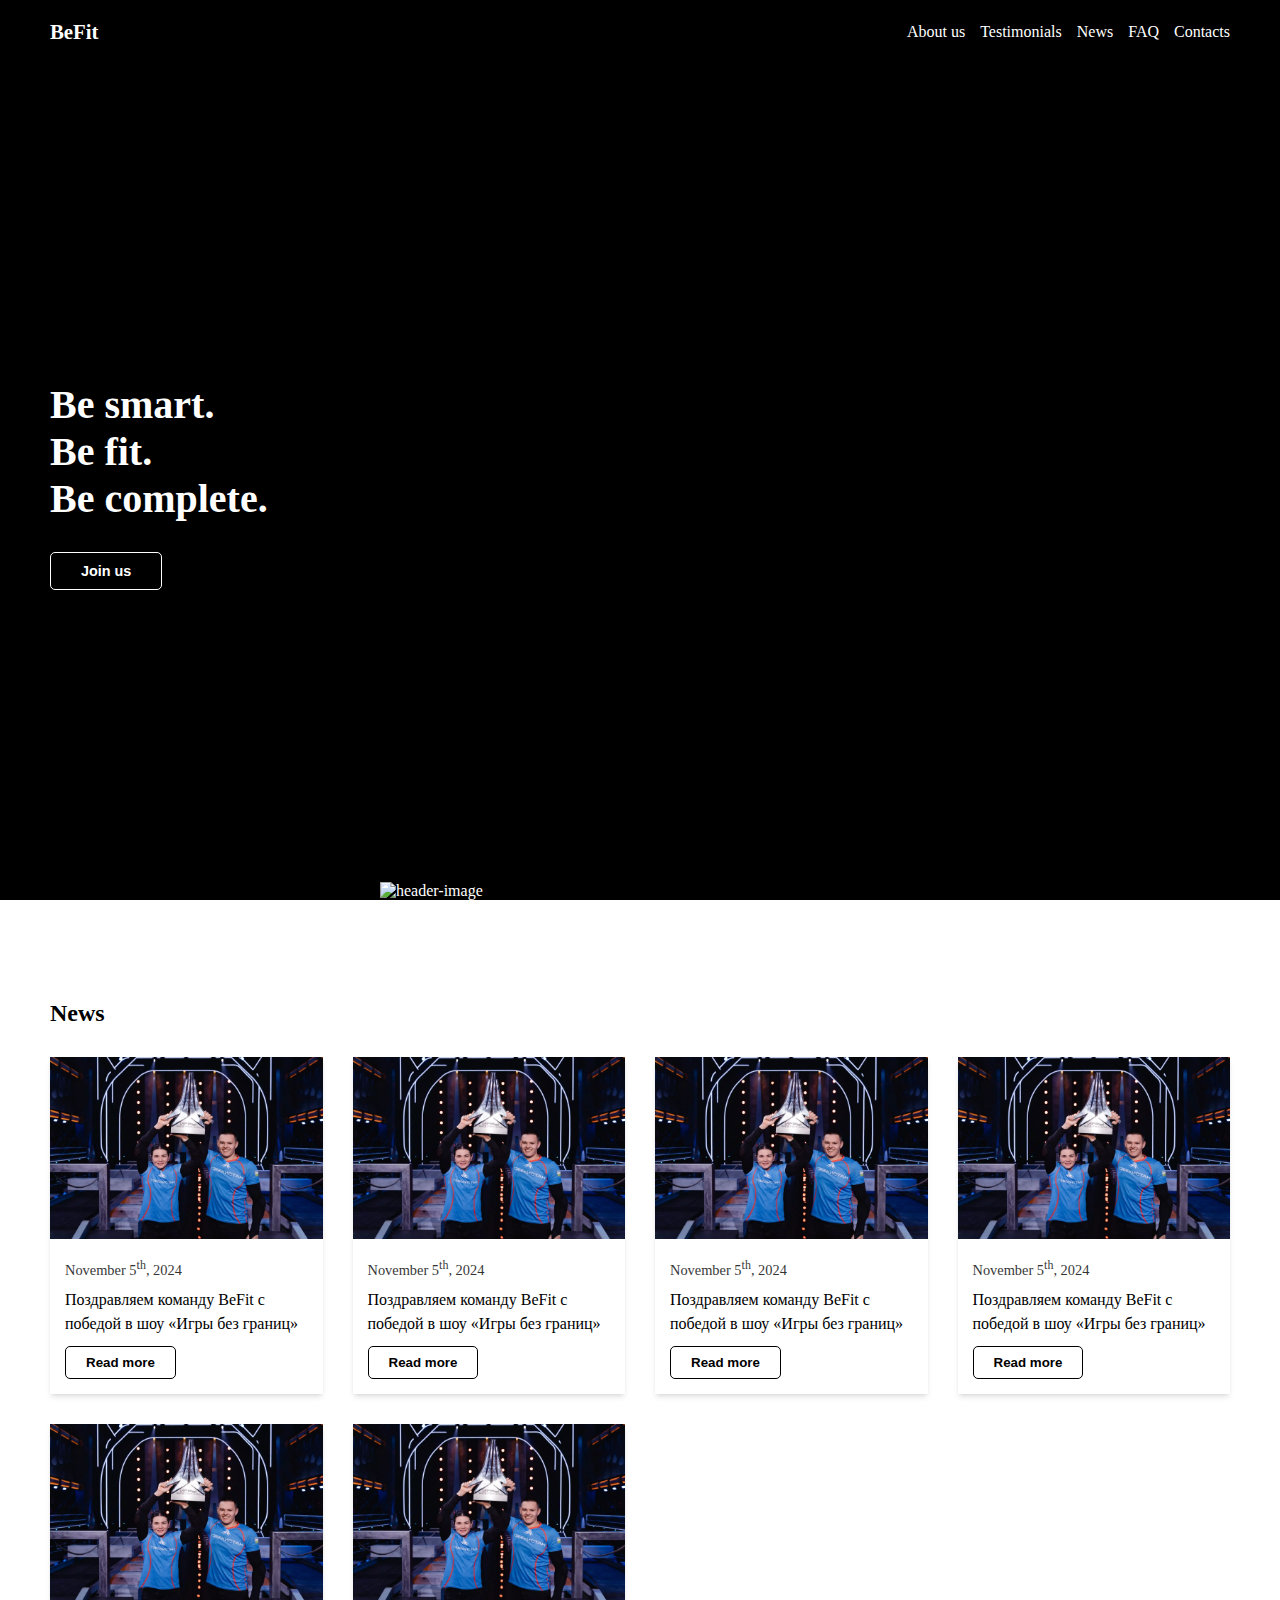
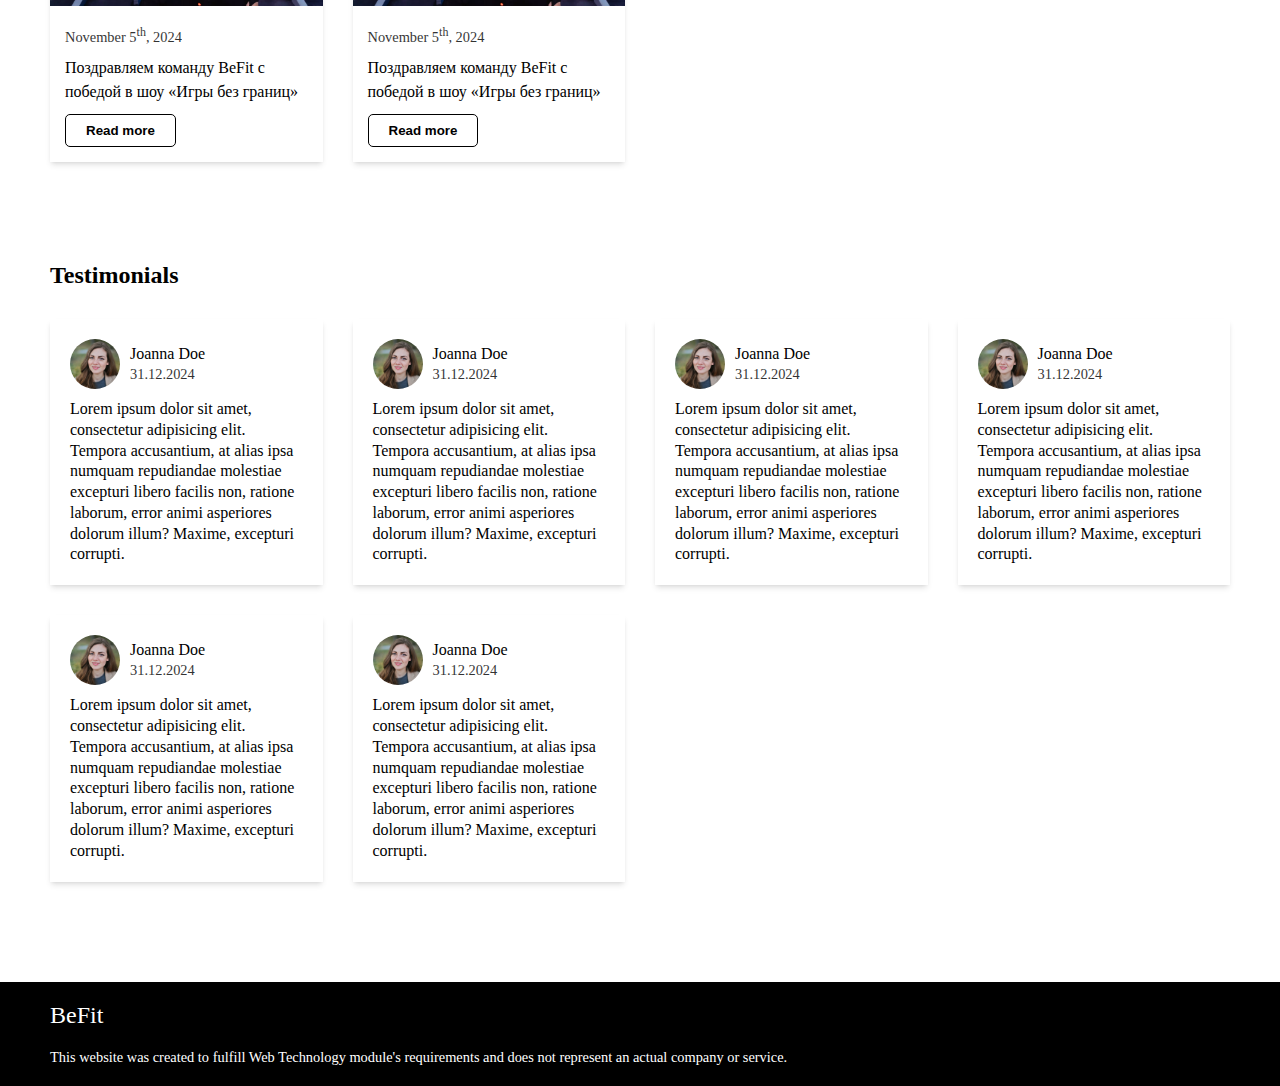
==== index.html @ 7443f544 "Add about page" ====
<!DOCTYPE html>
<html lang="en">
  <head>
    <meta charset="UTF-8" />
    <meta name="viewport" content="width=device-width, initial-scale=1.0" />
    <link rel="stylesheet" href="./assets/styles/index.css" />
    <title>BeFit</title>
  </head>
  <body>
    <div class="navbar">
      <div class="logo">
        <a href="#">BeFit</a>
      </div>
      <nav>
        <ul>
          <li><a href="about.html">About us</a></li>
          <li><a href="testimonials.html">Testimonials</a></li>
          <li><a href="news.html">News</a></li>
          <li><a href="faq.html">FAQ</a></li>
          <li><a href="contacts.html">Contacts</a></li>
        </ul>
      </nav>
    </div>

    <div class="header">
      <div class="content">
        <h2>
          Be smart.<br />
          Be fit.<br />
          Be complete.
        </h2>
        <a href="#"><button>Join us</button></a>
      </div>
      <img src="./assets/images/header.jpg" alt="header-image" />
    </div>

    <section class="news">
      <h2>News</h2>

      <div class="container">
        <div class="card article">
          <img src="./assets/images/news.webp" alt="article-image" />
          <div class="details">
            <p class="date">November 5<sup>th</sup>, 2024</p>
            <p class="title">
              Поздравляем команду BeFit с победой в шоу «Игры без границ»
            </p>
            <a href="#"><button>Read more</button></a>
          </div>
        </div>
        <div class="card article">
          <img src="./assets/images/news.webp" alt="article-image" />
          <div class="details">
            <p class="date">November 5<sup>th</sup>, 2024</p>
            <p class="title">
              Поздравляем команду BeFit с победой в шоу «Игры без границ»
            </p>
            <a href="#"><button>Read more</button></a>
          </div>
        </div>
        <div class="card article">
          <img src="./assets/images/news.webp" alt="article-image" />
          <div class="details">
            <p class="date">November 5<sup>th</sup>, 2024</p>
            <p class="title">
              Поздравляем команду BeFit с победой в шоу «Игры без границ»
            </p>
            <a href="#"><button>Read more</button></a>
          </div>
        </div>
        <div class="card article">
          <img src="./assets/images/news.webp" alt="article-image" />
          <div class="details">
            <p class="date">November 5<sup>th</sup>, 2024</p>
            <p class="title">
              Поздравляем команду BeFit с победой в шоу «Игры без границ»
            </p>
            <a href="#"><button>Read more</button></a>
          </div>
        </div>
        <div class="card article">
          <img src="./assets/images/news.webp" alt="article-image" />
          <div class="details">
            <p class="date">November 5<sup>th</sup>, 2024</p>
            <p class="title">
              Поздравляем команду BeFit с победой в шоу «Игры без границ»
            </p>
            <a href="#"><button>Read more</button></a>
          </div>
        </div>
        <div class="card article">
          <img src="./assets/images/news.webp" alt="article-image" />
          <div class="details">
            <p class="date">November 5<sup>th</sup>, 2024</p>
            <p class="title">
              Поздравляем команду BeFit с победой в шоу «Игры без границ»
            </p>
            <a href="#"><button>Read more</button></a>
          </div>
        </div>
      </div>
    </section>

    <section class="testimonials">
      <h2>Testimonials</h2>
      <div class="container">
        <div class="card review">
          <div class="info">
            <img src="./assets/images/profile.webp" alt="profile-picture" />
            <div class="texts">
              <p class="name">Joanna Doe</p>
              <p class="date">31.12.2024</p>
            </div>
          </div>
          <p class="content">
            Lorem ipsum dolor sit amet, consectetur adipisicing elit. Tempora
            accusantium, at alias ipsa numquam repudiandae molestiae excepturi
            libero facilis non, ratione laborum, error animi asperiores dolorum
            illum? Maxime, excepturi corrupti.
          </p>
        </div>
        <div class="card review">
          <div class="info">
            <img src="./assets/images/profile.webp" alt="profile-picture" />
            <div class="texts">
              <p class="name">Joanna Doe</p>
              <p class="date">31.12.2024</p>
            </div>
          </div>
          <p class="content">
            Lorem ipsum dolor sit amet, consectetur adipisicing elit. Tempora
            accusantium, at alias ipsa numquam repudiandae molestiae excepturi
            libero facilis non, ratione laborum, error animi asperiores dolorum
            illum? Maxime, excepturi corrupti.
          </p>
        </div>
        <div class="card review">
          <div class="info">
            <img src="./assets/images/profile.webp" alt="profile-picture" />
            <div class="texts">
              <p class="name">Joanna Doe</p>
              <p class="date">31.12.2024</p>
            </div>
          </div>
          <p class="content">
            Lorem ipsum dolor sit amet, consectetur adipisicing elit. Tempora
            accusantium, at alias ipsa numquam repudiandae molestiae excepturi
            libero facilis non, ratione laborum, error animi asperiores dolorum
            illum? Maxime, excepturi corrupti.
          </p>
        </div>
        <div class="card review">
          <div class="info">
            <img src="./assets/images/profile.webp" alt="profile-picture" />
            <div class="texts">
              <p class="name">Joanna Doe</p>
              <p class="date">31.12.2024</p>
            </div>
          </div>
          <p class="content">
            Lorem ipsum dolor sit amet, consectetur adipisicing elit. Tempora
            accusantium, at alias ipsa numquam repudiandae molestiae excepturi
            libero facilis non, ratione laborum, error animi asperiores dolorum
            illum? Maxime, excepturi corrupti.
          </p>
        </div>
        <div class="card review">
          <div class="info">
            <img src="./assets/images/profile.webp" alt="profile-picture" />
            <div class="texts">
              <p class="name">Joanna Doe</p>
              <p class="date">31.12.2024</p>
            </div>
          </div>
          <p class="content">
            Lorem ipsum dolor sit amet, consectetur adipisicing elit. Tempora
            accusantium, at alias ipsa numquam repudiandae molestiae excepturi
            libero facilis non, ratione laborum, error animi asperiores dolorum
            illum? Maxime, excepturi corrupti.
          </p>
        </div>
        <div class="card review">
          <div class="info">
            <img src="./assets/images/profile.webp" alt="profile-picture" />
            <div class="texts">
              <p class="name">Joanna Doe</p>
              <p class="date">31.12.2024</p>
            </div>
          </div>
          <p class="content">
            Lorem ipsum dolor sit amet, consectetur adipisicing elit. Tempora
            accusantium, at alias ipsa numquam repudiandae molestiae excepturi
            libero facilis non, ratione laborum, error animi asperiores dolorum
            illum? Maxime, excepturi corrupti.
          </p>
        </div>
      </div>
    </section>

    <footer>
      <p class="logo">BeFit</p>
      <p class="note">
        This website was created to fulfill Web Technology module's requirements
        and does not represent an actual company or service.
      </p>
    </footer>
  </body>
</html>
---- assets/styles/index.css ----
*,
*::before,
*::after {
  padding: 0;
  margin: 0;
  box-sizing: border-box;
}

a {
  color: unset;
  text-decoration: unset;
}

a:hover {
  text-decoration: underline;
}

button {
  background: unset;
  border: unset;
  outline: unset;
  color: unset;
  cursor: unset;
}

img {
  width: 100%;
  object-fit: contain;
}

body {
  position: relative;
}

.navbar {
  background: black;
  color: white;
  position: fixed;
  top: 0;
  left: 0;
  right: 0;
  display: flex;
  justify-content: space-between;
  align-items: center;
  padding: 20px 50px;
  z-index: 10;
}

.navbar .logo a {
  font-size: 1.3rem;
  font-weight: 600;
}

.navbar ul {
  display: flex;
  justify-content: space-between;
  align-items: center;
  gap: 15px;
}

.navbar li {
  list-style: none;
}

.header {
  width: 100%;
  min-height: 100vh;
  background: black;
  color: white;
  padding-top: 70px;
  display: flex;
  justify-content: space-between;
  align-items: center;
  flex-wrap: wrap;
}

.header .content {
  margin-left: 50px;
}

.header h2 {
  font-size: 2.5rem;
  margin-bottom: 30px;
}

.header img {
  align-self: flex-end;
  width: 500px;
  max-width: 900px;
  flex-grow: 1;
  flex-shrink: 0;
  max-height: 100%;
  object-fit: contain;
}

.header button {
  border: 1px solid white;
  border-radius: 5px;
  padding: 10px 30px;
  font-size: 0.9rem;
  font-weight: 600;
  transition: all 0.2s;
}

.header button:hover {
  background: white;
  color: black;
}

section {
  margin-top: 100px;
  padding: 0 50px;
}

section h2 {
  font-size: 1.5rem;
  margin-bottom: 30px;
}

section .container {
  display: grid;
  grid-template-columns: repeat(4, 1fr);
  gap: 30px;
}

.article {
  box-shadow: 0 4px 6px -1px rgb(0 0 0 / 0.1), 0 2px 4px -2px rgb(0 0 0 / 0.1);
}

.article .details {
  padding: 15px;
}

.article .date {
  opacity: 0.8;
  font-size: 0.9rem;
}

.article .title {
  margin-top: 10px;
  line-height: 1.5rem;
}

.article button {
  margin-top: 10px;
  border: 1px solid black;
  padding: 8px 20px;
  font-weight: bold;
  border-radius: 5px;
  transition: all 0.2s;
}

.article button:hover {
  background-color: black;
  color: white;
}

.review {
  box-shadow: 0 4px 6px -1px rgb(0 0 0 / 0.1), 0 2px 4px -2px rgb(0 0 0 / 0.1);
  padding: 20px;
}

.review .info {
  display: flex;
  align-items: center;
  gap: 10px;
}

.review .info img {
  width: 50px;
  height: 50px;
  border-radius: 50%;
  object-fit: cover;
}

.review .date {
  opacity: 0.8;
  font-size: 0.9rem;
  margin-top: 3px;
}

.review .content {
  margin-top: 10px;
  line-height: 1.3rem;
}

footer {
    margin-top: 100px;
    padding: 20px 50px;
    background-color: black;
    color: white;
}

footer .logo {
    font-size: 1.5rem;
}

footer .note {
    margin-top: 20px;
    font-size: .9rem;
}

@media (max-width: 1024px) {
  section .container {
    grid-template-columns: repeat(3, 1fr);
  }
}

@media (max-width: 768px) {
  section .container {
    grid-template-columns: repeat(2, 1fr);
  }
}

@media (max-width: 640px) {
  section .container {
    grid-template-columns: repeat(1, 1fr);
  }
}
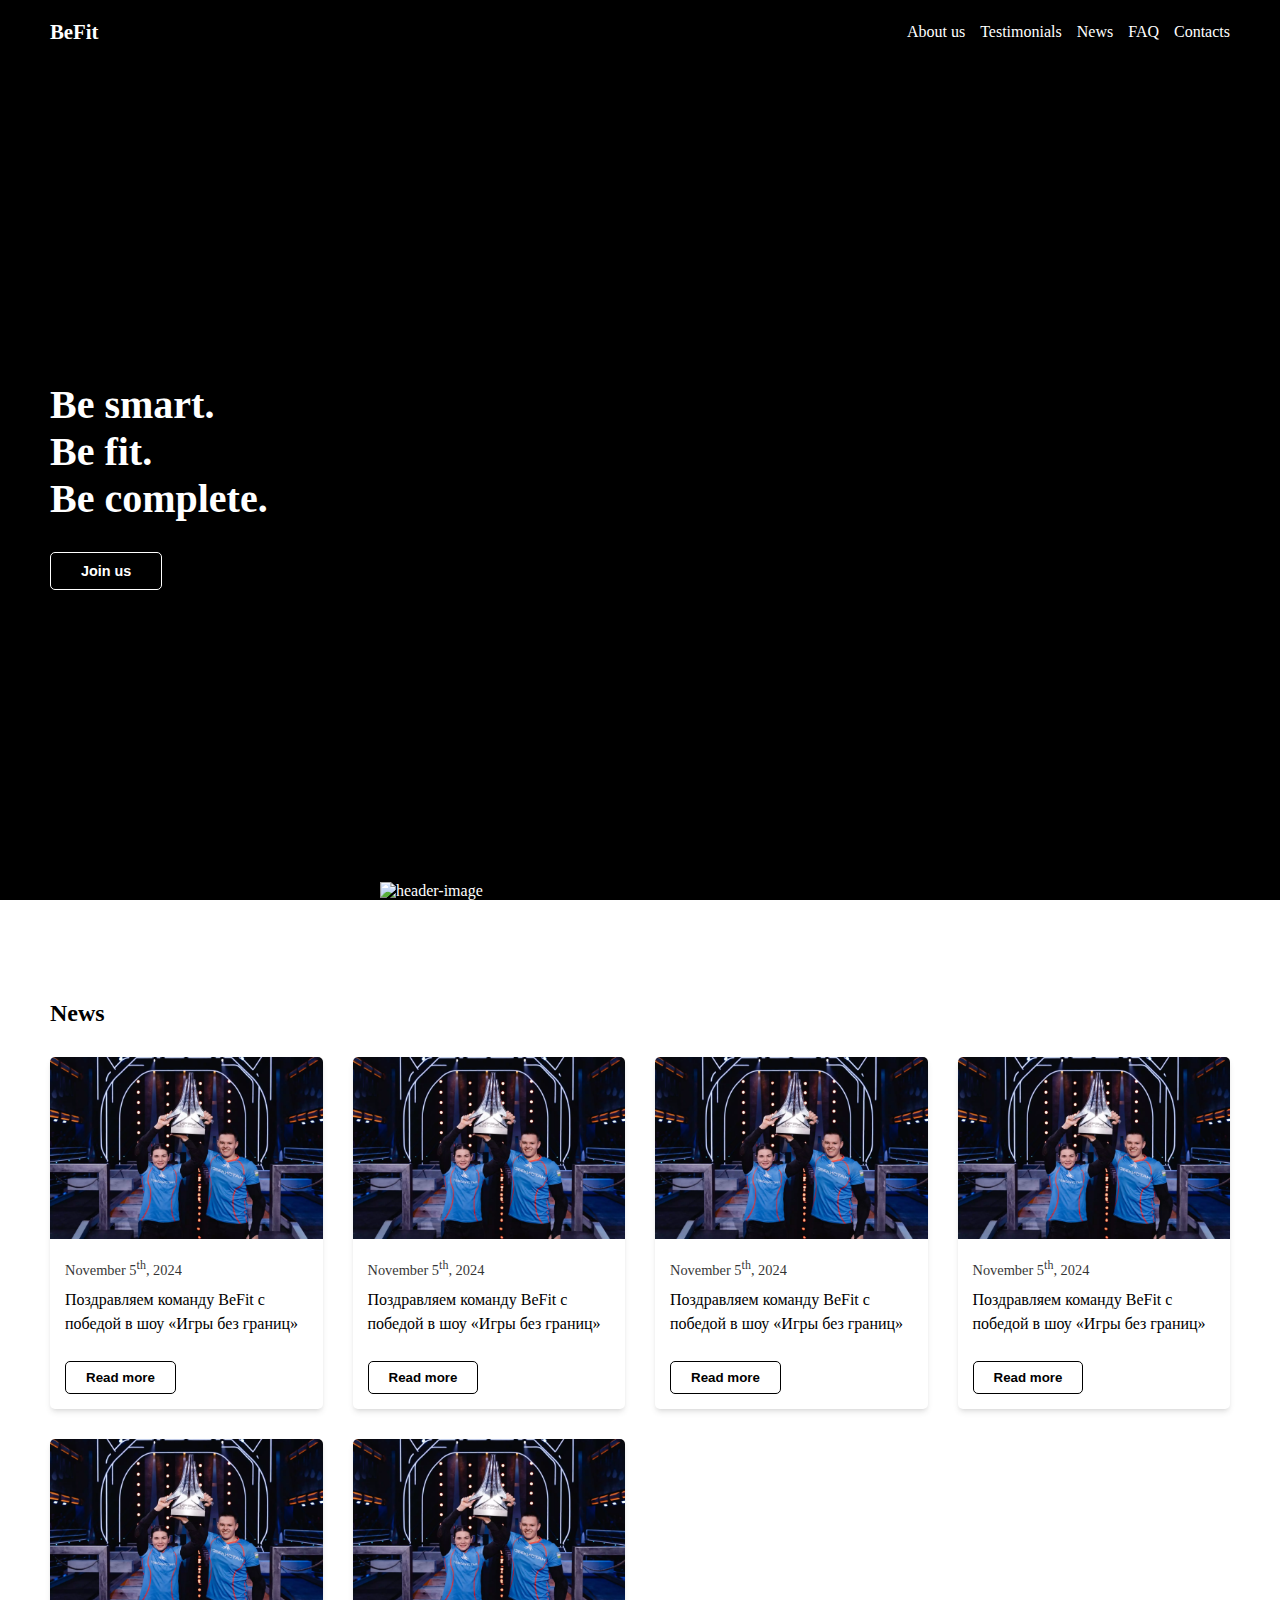
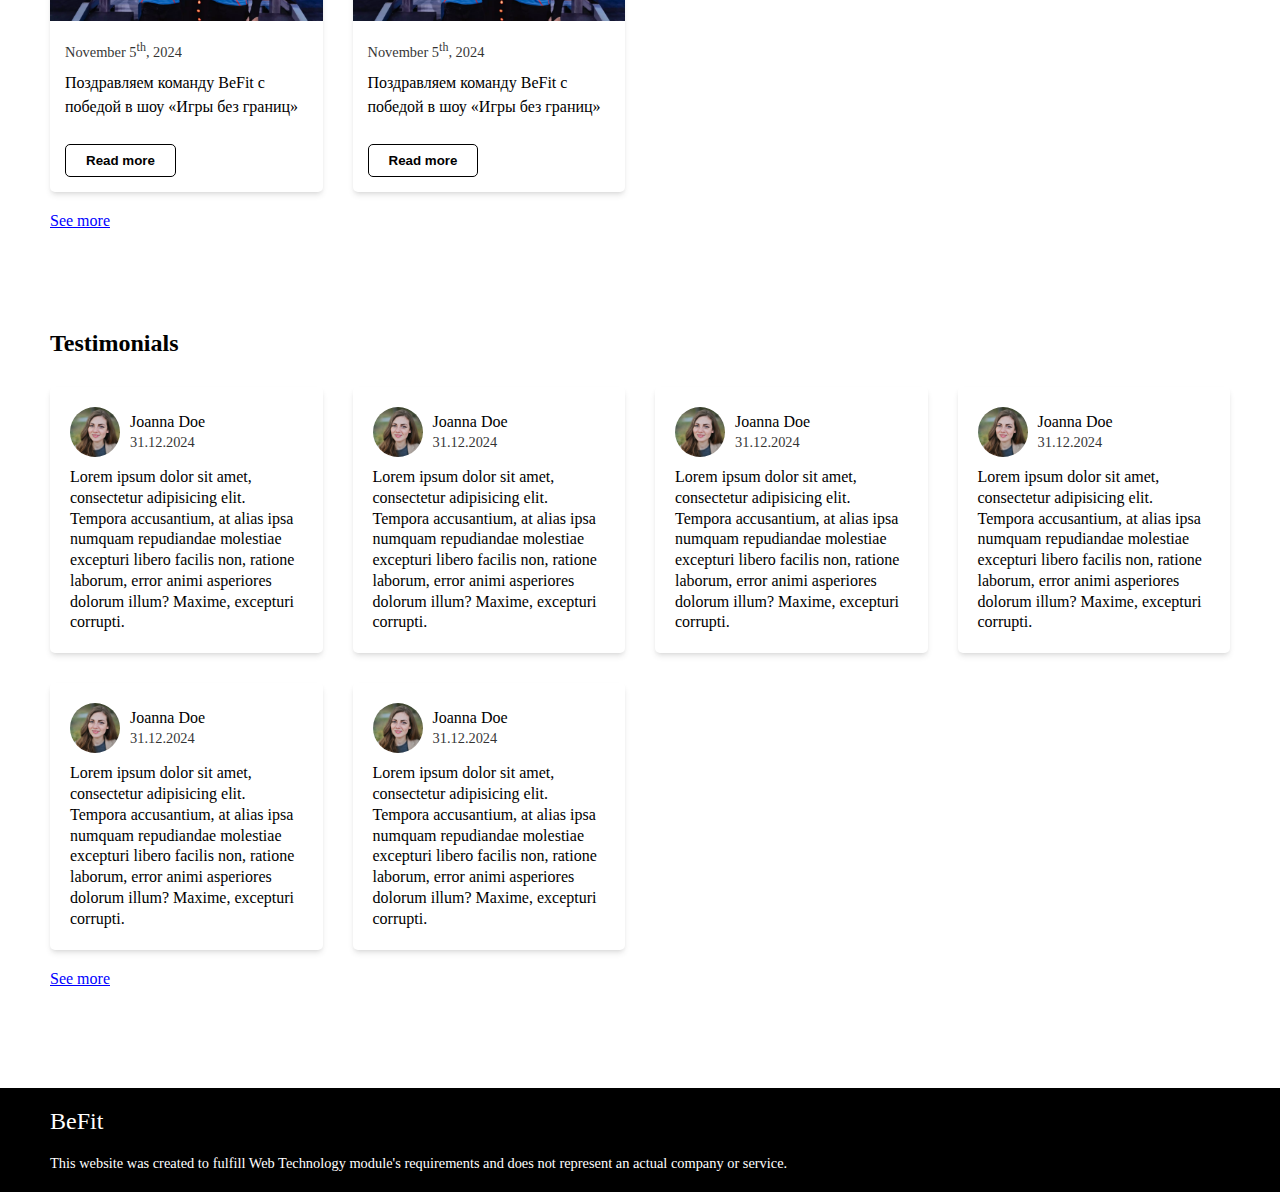
==== commit 18cc2550: "Add testimonials and news pages" ====
--- a/index.html
+++ b/index.html
@@ -3,13 +3,13 @@
   <head>
     <meta charset="UTF-8" />
     <meta name="viewport" content="width=device-width, initial-scale=1.0" />
-    <link rel="stylesheet" href="./assets/styles/index.css" />
+    <link rel="stylesheet" href="./assets/css/index.css" />
     <title>BeFit</title>
   </head>
   <body>
     <div class="navbar">
       <div class="logo">
-        <a href="#">BeFit</a>
+        <a href="/">BeFit</a>
       </div>
       <nav>
         <ul>
@@ -99,6 +99,7 @@
           </div>
         </div>
       </div>
+      <a class="container-link" href="news.html">See more</a>
     </section>
 
     <section class="testimonials">
@@ -195,6 +196,7 @@
           </p>
         </div>
       </div>
+      <a class="container-link" href="testimonials.html">See more</a>
     </section>
 
     <footer>
--- a/assets/css/index.css
+++ b/assets/css/index.css
@@ -0,0 +1,231 @@
+*,
+*::before,
+*::after {
+  padding: 0;
+  margin: 0;
+  box-sizing: border-box;
+}
+
+a {
+  color: unset;
+  text-decoration: unset;
+  display: inline-block;
+}
+
+a:hover {
+  text-decoration: underline;
+}
+
+button {
+  background: unset;
+  border: unset;
+  outline: unset;
+  color: unset;
+  cursor: unset;
+}
+
+img {
+  width: 100%;
+  object-fit: contain;
+}
+
+body {
+  position: relative;
+}
+
+.navbar {
+  background: black;
+  color: white;
+  position: fixed;
+  top: 0;
+  left: 0;
+  right: 0;
+  display: flex;
+  justify-content: space-between;
+  align-items: center;
+  padding: 20px 50px;
+  z-index: 10;
+}
+
+.navbar .logo a {
+  font-size: 1.3rem;
+  font-weight: 600;
+}
+
+.navbar ul {
+  display: flex;
+  justify-content: space-between;
+  align-items: center;
+  gap: 15px;
+}
+
+.navbar li {
+  list-style: none;
+}
+
+.header {
+  width: 100%;
+  min-height: 100vh;
+  background: black;
+  color: white;
+  padding-top: 70px;
+  display: flex;
+  justify-content: space-between;
+  align-items: center;
+  flex-wrap: wrap;
+}
+
+.header .content {
+  margin-left: 50px;
+}
+
+.header h2 {
+  font-size: 2.5rem;
+  margin-bottom: 30px;
+}
+
+.header img {
+  align-self: flex-end;
+  width: 500px;
+  max-width: 900px;
+  flex-grow: 1;
+  flex-shrink: 0;
+  max-height: 100%;
+  object-fit: contain;
+}
+
+.header button {
+  border: 1px solid white;
+  border-radius: 5px;
+  padding: 10px 30px;
+  font-size: 0.9rem;
+  font-weight: 600;
+  transition: all 0.2s;
+}
+
+.header button:hover {
+  background: white;
+  color: black;
+}
+
+section {
+  margin-top: 100px;
+  padding: 0 50px;
+}
+
+section h2 {
+  font-size: 1.5rem;
+  margin-bottom: 30px;
+}
+
+section .container {
+  display: grid;
+  grid-template-columns: repeat(4, 1fr);
+  gap: 30px;
+}
+
+section .card {
+  border-radius: 5px;
+  overflow: hidden;
+}
+
+.container-link {
+  margin-top: 20px;
+  text-decoration: underline;
+  color: blue;
+}
+
+.article {
+  box-shadow: 0 4px 6px -1px rgb(0 0 0 / 0.1), 0 2px 4px -2px rgb(0 0 0 / 0.1);
+}
+
+.article .details {
+  padding: 15px;
+}
+
+.article .date {
+  opacity: 0.8;
+  font-size: 0.9rem;
+}
+
+.article .title {
+  margin-top: 10px;
+  line-height: 1.5rem;
+}
+
+.article button {
+  margin-top: 25px;
+  border: 1px solid black;
+  padding: 8px 20px;
+  font-weight: bold;
+  border-radius: 5px;
+  transition: all 0.2s;
+}
+
+.article button:hover {
+  background-color: black;
+  color: white;
+}
+
+.review {
+  box-shadow: 0 4px 6px -1px rgb(0 0 0 / 0.1), 0 2px 4px -2px rgb(0 0 0 / 0.1);
+  padding: 20px;
+}
+
+.review .info {
+  display: flex;
+  align-items: center;
+  gap: 10px;
+}
+
+.review .info img {
+  width: 50px;
+  height: 50px;
+  border-radius: 50%;
+  object-fit: cover;
+}
+
+.review .date {
+  opacity: 0.8;
+  font-size: 0.9rem;
+  margin-top: 3px;
+}
+
+.review .content {
+  margin-top: 10px;
+  line-height: 1.3rem;
+}
+
+footer {
+    margin-top: 100px;
+    padding: 20px 50px;
+    background-color: black;
+    color: white;
+}
+
+footer .logo {
+    font-size: 1.5rem;
+}
+
+footer .note {
+    margin-top: 20px;
+    font-size: .9rem;
+}
+
+@media (max-width: 1024px) {
+  section .container {
+    grid-template-columns: repeat(3, 1fr);
+  }
+}
+
+@media (max-width: 768px) {
+  section .container {
+    grid-template-columns: repeat(2, 1fr);
+  }
+}
+
+@media (max-width: 640px) {
+  section .container {
+    grid-template-columns: repeat(1, 1fr);
+  }
+}
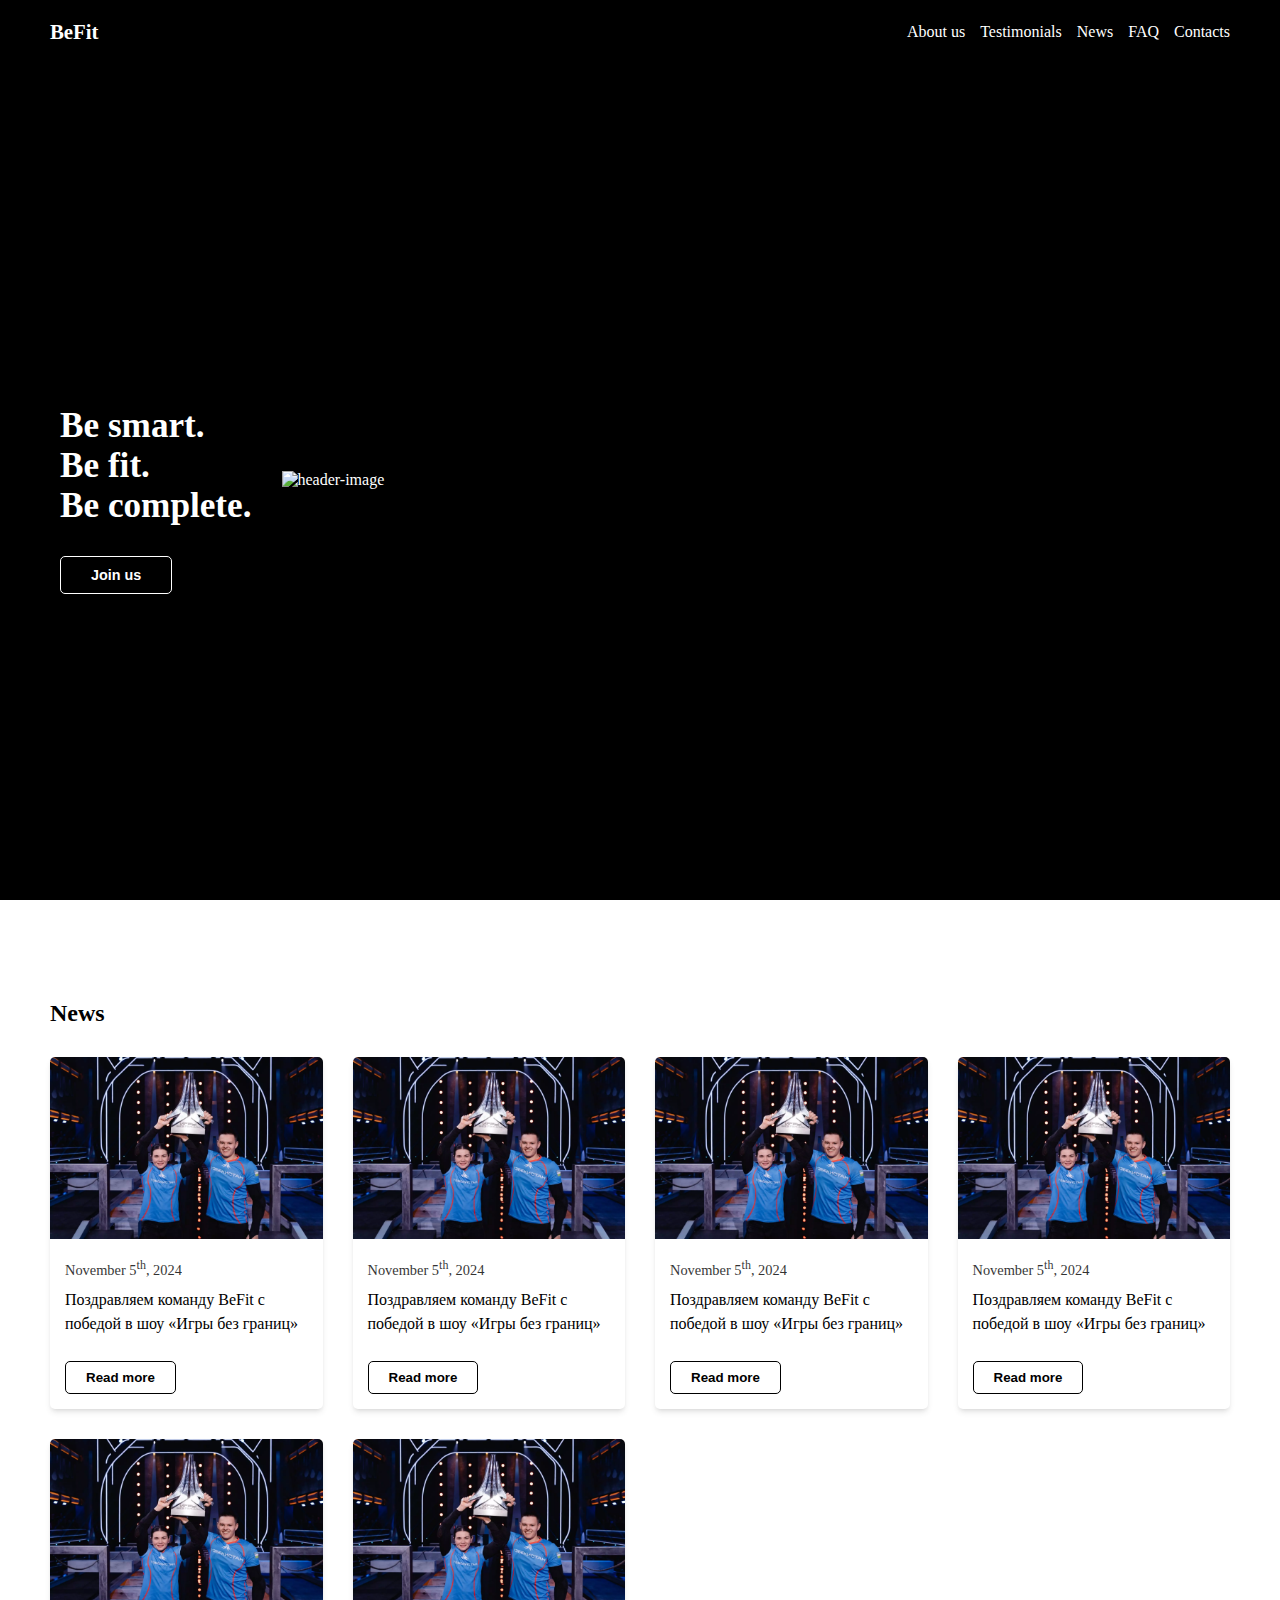
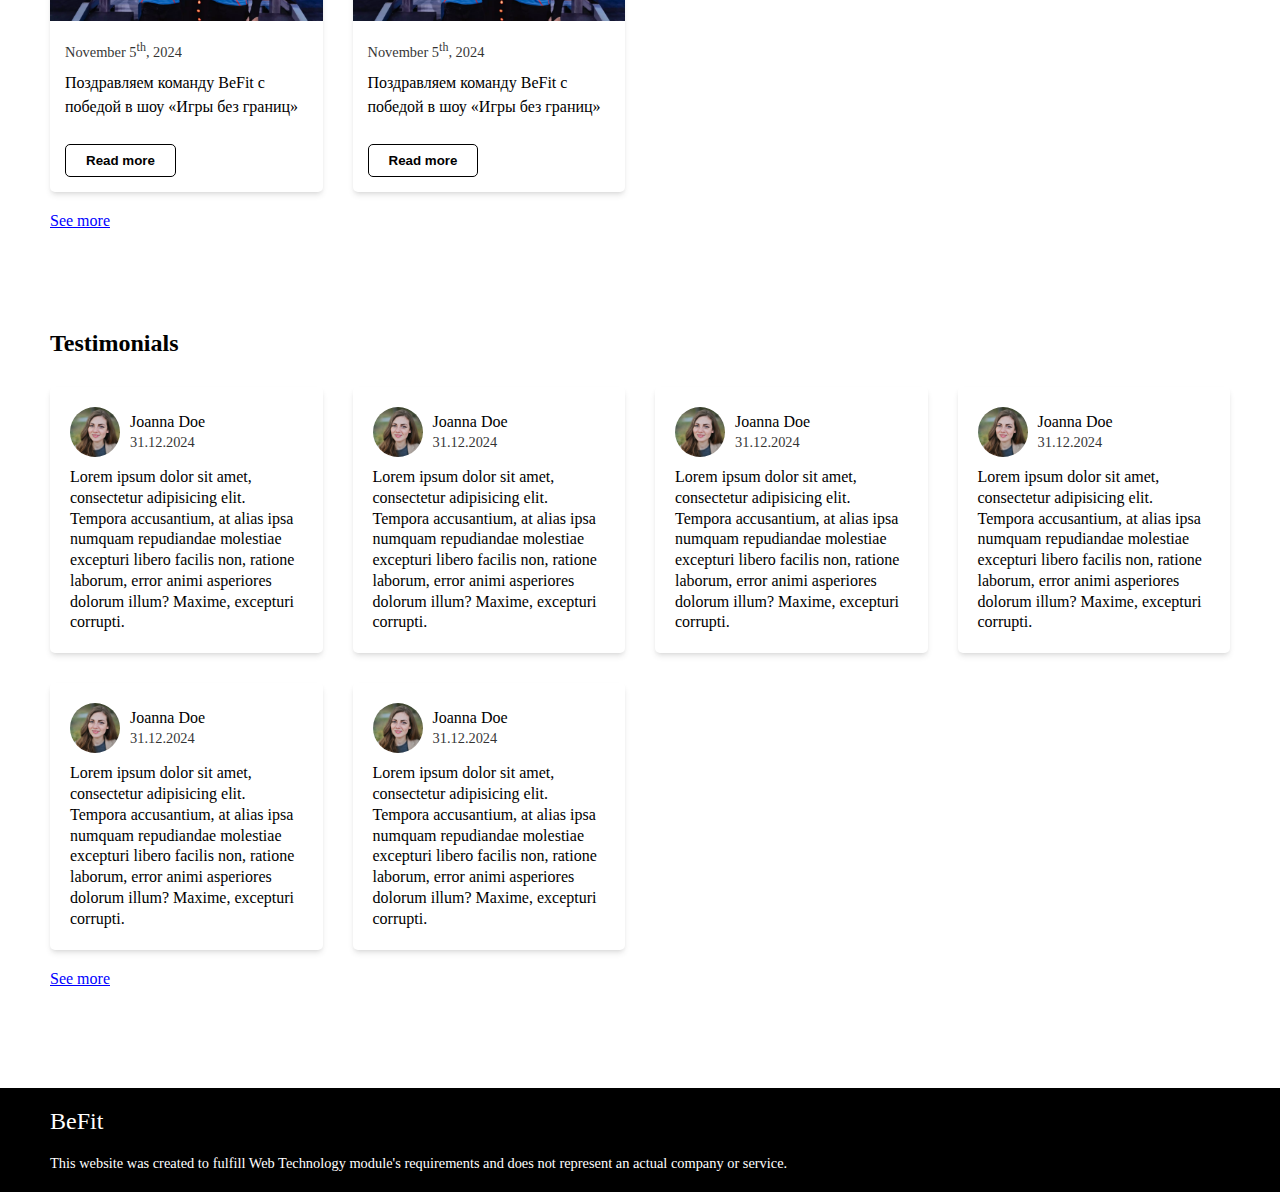
==== commit 507f8f88: "Fix home page header" ====
--- a/index.html
+++ b/index.html
@@ -9,7 +9,7 @@
   <body>
     <div class="navbar">
       <div class="logo">
-        <a href="/">BeFit</a>
+        <a href="index.html">BeFit</a>
       </div>
       <nav>
         <ul>
@@ -22,16 +22,20 @@
       </nav>
     </div>
 
-    <div class="header">
-      <div class="content">
-        <h2>
-          Be smart.<br />
-          Be fit.<br />
-          Be complete.
-        </h2>
-        <a href="#"><button>Join us</button></a>
-      </div>
-      <img src="./assets/images/header.jpg" alt="header-image" />
+    <div class="outer">
+      <div class="header">
+        <div class="content">
+          <h2>
+            Be smart.<br />
+            Be fit.<br />
+            Be complete.
+          </h2>
+          <a href="#"><button>Join us</button></a>
+        </div>
+        <div class="image">
+          <img src="./assets/images/header.jpg" alt="header-image" />
+        </div>
+      </div>
     </div>
 
     <section class="news">
--- a/assets/css/index.css
+++ b/assets/css/index.css
@@ -63,35 +63,42 @@
   list-style: none;
 }
 
+.outer {
+  background-color: black;
+}
+
 .header {
-  width: 100%;
-  min-height: 100vh;
-  background: black;
+  max-width: 1220px;
+  margin: 60px auto 0;
+  padding: 0 30px;
+  height: calc(100vh - 60px);
+  background-color: black;
   color: white;
-  padding-top: 70px;
-  display: flex;
-  justify-content: space-between;
-  align-items: center;
+  display: flex;
   flex-wrap: wrap;
+  align-items: center;
+  column-gap: 30px;
+  overflow: hidden;
 }
 
 .header .content {
-  margin-left: 50px;
+  flex: 0 0 content;
+  margin-top: 40px;
+}
+
+.header .image {
+  max-height: 100%;
+  flex: 5 0 300px;
+  display: flex;
+}
+
+.header img {
+  object-fit: contain;
 }
 
 .header h2 {
-  font-size: 2.5rem;
+  font-size: 2.2rem;
   margin-bottom: 30px;
-}
-
-.header img {
-  align-self: flex-end;
-  width: 500px;
-  max-width: 900px;
-  flex-grow: 1;
-  flex-shrink: 0;
-  max-height: 100%;
-  object-fit: contain;
 }
 
 .header button {
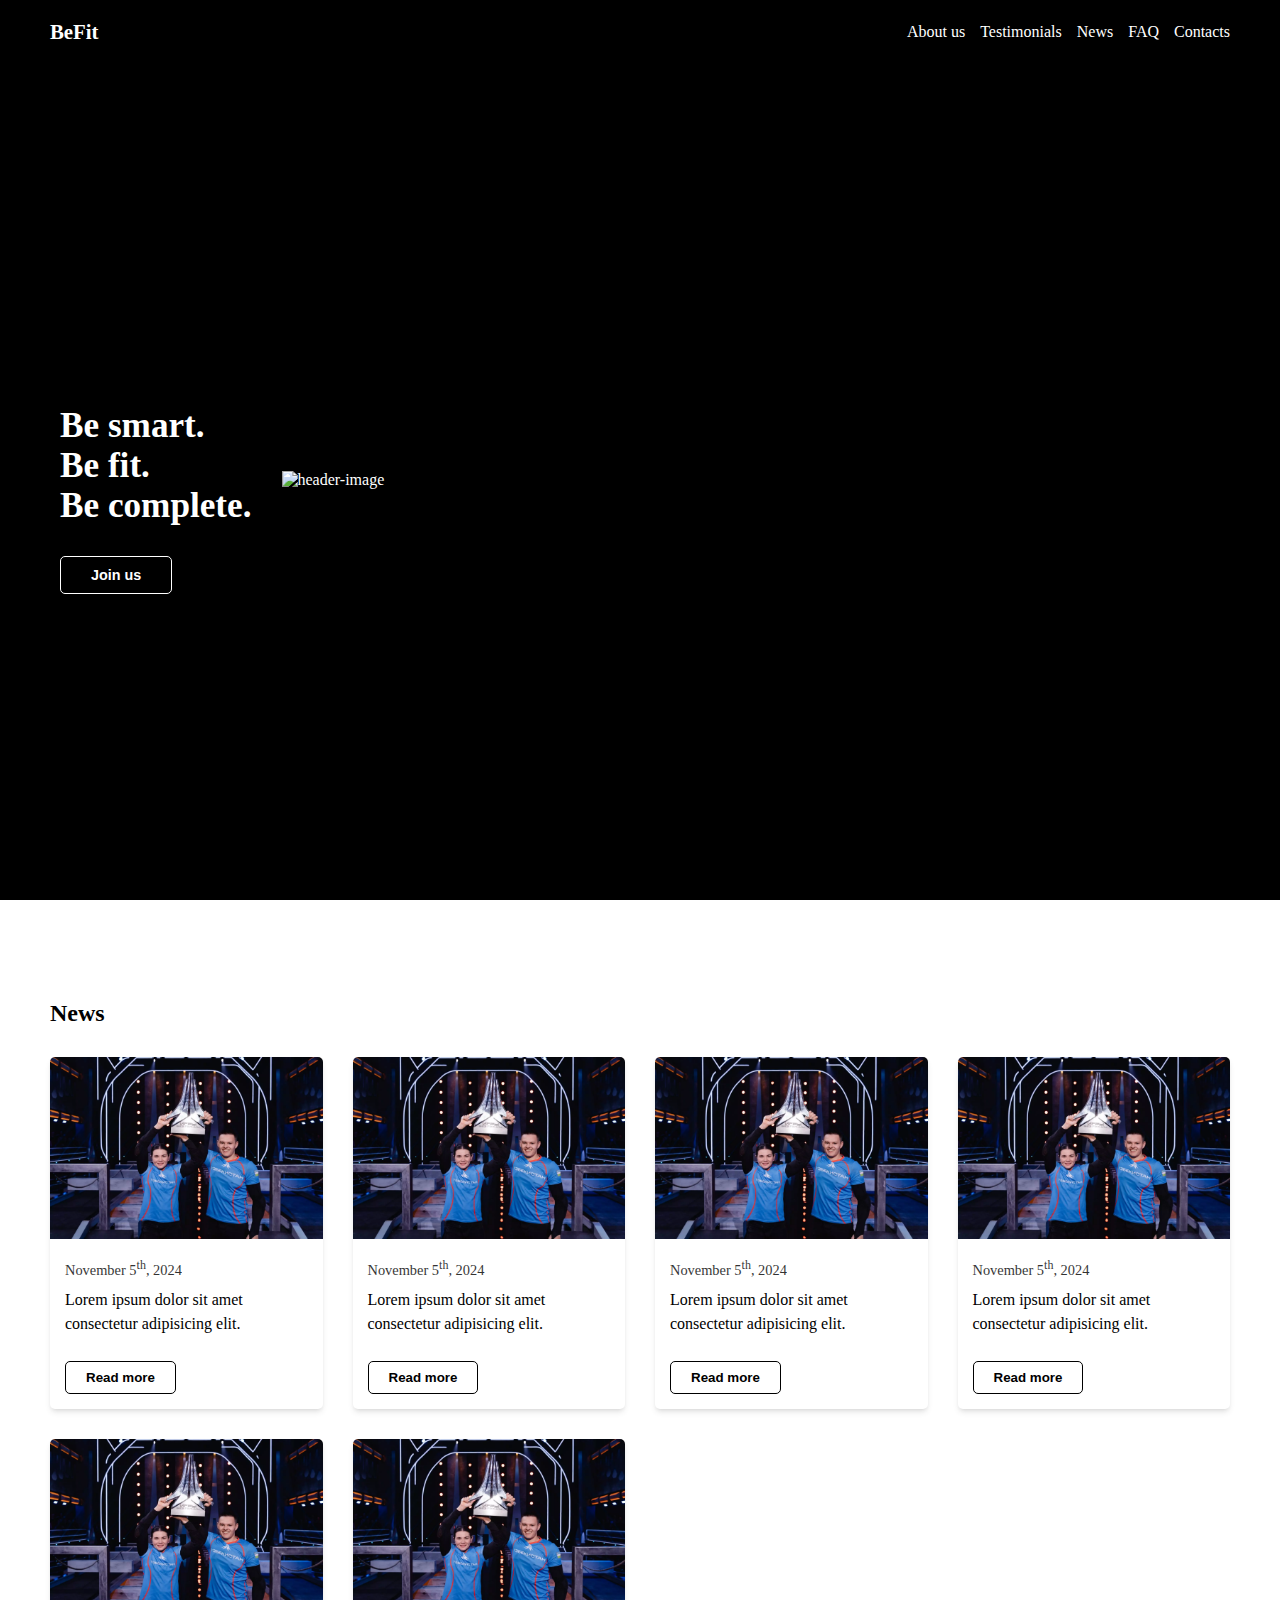
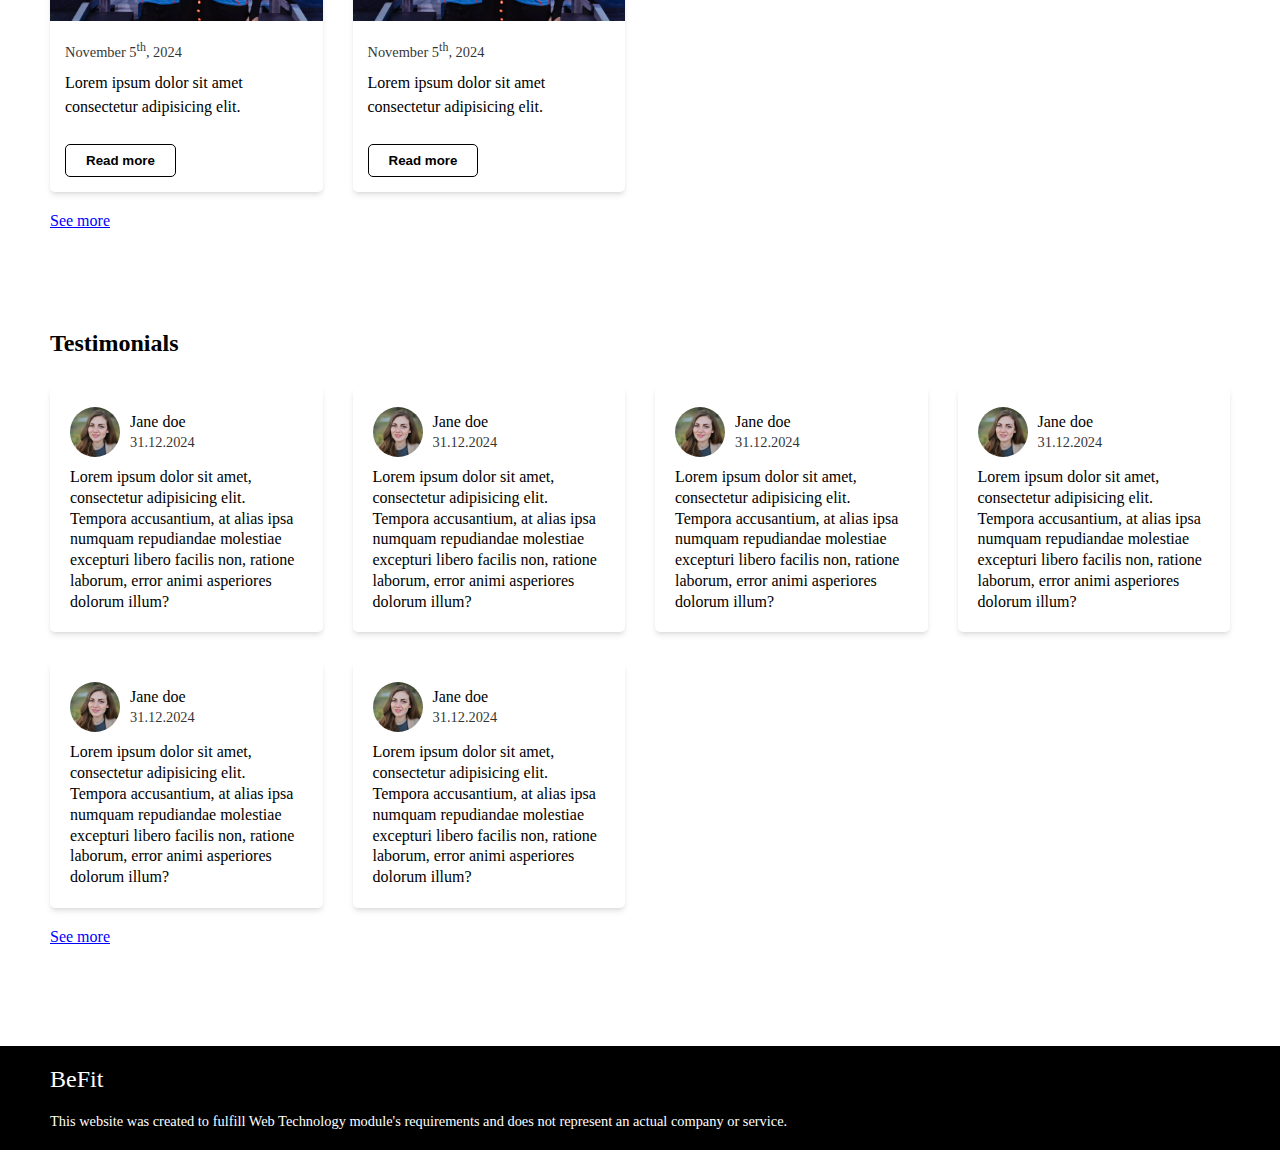
==== commit 32a63c61: "Update data" ====
--- a/index.html
+++ b/index.html
@@ -47,57 +47,57 @@
           <div class="details">
             <p class="date">November 5<sup>th</sup>, 2024</p>
             <p class="title">
-              Поздравляем команду BeFit с победой в шоу «Игры без границ»
-            </p>
-            <a href="#"><button>Read more</button></a>
-          </div>
-        </div>
-        <div class="card article">
-          <img src="./assets/images/news.webp" alt="article-image" />
-          <div class="details">
-            <p class="date">November 5<sup>th</sup>, 2024</p>
-            <p class="title">
-              Поздравляем команду BeFit с победой в шоу «Игры без границ»
-            </p>
-            <a href="#"><button>Read more</button></a>
-          </div>
-        </div>
-        <div class="card article">
-          <img src="./assets/images/news.webp" alt="article-image" />
-          <div class="details">
-            <p class="date">November 5<sup>th</sup>, 2024</p>
-            <p class="title">
-              Поздравляем команду BeFit с победой в шоу «Игры без границ»
-            </p>
-            <a href="#"><button>Read more</button></a>
-          </div>
-        </div>
-        <div class="card article">
-          <img src="./assets/images/news.webp" alt="article-image" />
-          <div class="details">
-            <p class="date">November 5<sup>th</sup>, 2024</p>
-            <p class="title">
-              Поздравляем команду BeFit с победой в шоу «Игры без границ»
-            </p>
-            <a href="#"><button>Read more</button></a>
-          </div>
-        </div>
-        <div class="card article">
-          <img src="./assets/images/news.webp" alt="article-image" />
-          <div class="details">
-            <p class="date">November 5<sup>th</sup>, 2024</p>
-            <p class="title">
-              Поздравляем команду BeFit с победой в шоу «Игры без границ»
-            </p>
-            <a href="#"><button>Read more</button></a>
-          </div>
-        </div>
-        <div class="card article">
-          <img src="./assets/images/news.webp" alt="article-image" />
-          <div class="details">
-            <p class="date">November 5<sup>th</sup>, 2024</p>
-            <p class="title">
-              Поздравляем команду BeFit с победой в шоу «Игры без границ»
+              Lorem ipsum dolor sit amet consectetur adipisicing elit. 
+            </p>
+            <a href="#"><button>Read more</button></a>
+          </div>
+        </div>
+        <div class="card article">
+          <img src="./assets/images/news.webp" alt="article-image" />
+          <div class="details">
+            <p class="date">November 5<sup>th</sup>, 2024</p>
+            <p class="title">
+              Lorem ipsum dolor sit amet consectetur adipisicing elit. 
+            </p>
+            <a href="#"><button>Read more</button></a>
+          </div>
+        </div>
+        <div class="card article">
+          <img src="./assets/images/news.webp" alt="article-image" />
+          <div class="details">
+            <p class="date">November 5<sup>th</sup>, 2024</p>
+            <p class="title">
+              Lorem ipsum dolor sit amet consectetur adipisicing elit. 
+            </p>
+            <a href="#"><button>Read more</button></a>
+          </div>
+        </div>
+        <div class="card article">
+          <img src="./assets/images/news.webp" alt="article-image" />
+          <div class="details">
+            <p class="date">November 5<sup>th</sup>, 2024</p>
+            <p class="title">
+              Lorem ipsum dolor sit amet consectetur adipisicing elit. 
+            </p>
+            <a href="#"><button>Read more</button></a>
+          </div>
+        </div>
+        <div class="card article">
+          <img src="./assets/images/news.webp" alt="article-image" />
+          <div class="details">
+            <p class="date">November 5<sup>th</sup>, 2024</p>
+            <p class="title">
+              Lorem ipsum dolor sit amet consectetur adipisicing elit. 
+            </p>
+            <a href="#"><button>Read more</button></a>
+          </div>
+        </div>
+        <div class="card article">
+          <img src="./assets/images/news.webp" alt="article-image" />
+          <div class="details">
+            <p class="date">November 5<sup>th</sup>, 2024</p>
+            <p class="title">
+              Lorem ipsum dolor sit amet consectetur adipisicing elit. 
             </p>
             <a href="#"><button>Read more</button></a>
           </div>
@@ -113,90 +113,90 @@
           <div class="info">
             <img src="./assets/images/profile.webp" alt="profile-picture" />
             <div class="texts">
-              <p class="name">Joanna Doe</p>
-              <p class="date">31.12.2024</p>
-            </div>
-          </div>
-          <p class="content">
-            Lorem ipsum dolor sit amet, consectetur adipisicing elit. Tempora
-            accusantium, at alias ipsa numquam repudiandae molestiae excepturi
-            libero facilis non, ratione laborum, error animi asperiores dolorum
-            illum? Maxime, excepturi corrupti.
-          </p>
-        </div>
-        <div class="card review">
-          <div class="info">
-            <img src="./assets/images/profile.webp" alt="profile-picture" />
-            <div class="texts">
-              <p class="name">Joanna Doe</p>
-              <p class="date">31.12.2024</p>
-            </div>
-          </div>
-          <p class="content">
-            Lorem ipsum dolor sit amet, consectetur adipisicing elit. Tempora
-            accusantium, at alias ipsa numquam repudiandae molestiae excepturi
-            libero facilis non, ratione laborum, error animi asperiores dolorum
-            illum? Maxime, excepturi corrupti.
-          </p>
-        </div>
-        <div class="card review">
-          <div class="info">
-            <img src="./assets/images/profile.webp" alt="profile-picture" />
-            <div class="texts">
-              <p class="name">Joanna Doe</p>
-              <p class="date">31.12.2024</p>
-            </div>
-          </div>
-          <p class="content">
-            Lorem ipsum dolor sit amet, consectetur adipisicing elit. Tempora
-            accusantium, at alias ipsa numquam repudiandae molestiae excepturi
-            libero facilis non, ratione laborum, error animi asperiores dolorum
-            illum? Maxime, excepturi corrupti.
-          </p>
-        </div>
-        <div class="card review">
-          <div class="info">
-            <img src="./assets/images/profile.webp" alt="profile-picture" />
-            <div class="texts">
-              <p class="name">Joanna Doe</p>
-              <p class="date">31.12.2024</p>
-            </div>
-          </div>
-          <p class="content">
-            Lorem ipsum dolor sit amet, consectetur adipisicing elit. Tempora
-            accusantium, at alias ipsa numquam repudiandae molestiae excepturi
-            libero facilis non, ratione laborum, error animi asperiores dolorum
-            illum? Maxime, excepturi corrupti.
-          </p>
-        </div>
-        <div class="card review">
-          <div class="info">
-            <img src="./assets/images/profile.webp" alt="profile-picture" />
-            <div class="texts">
-              <p class="name">Joanna Doe</p>
-              <p class="date">31.12.2024</p>
-            </div>
-          </div>
-          <p class="content">
-            Lorem ipsum dolor sit amet, consectetur adipisicing elit. Tempora
-            accusantium, at alias ipsa numquam repudiandae molestiae excepturi
-            libero facilis non, ratione laborum, error animi asperiores dolorum
-            illum? Maxime, excepturi corrupti.
-          </p>
-        </div>
-        <div class="card review">
-          <div class="info">
-            <img src="./assets/images/profile.webp" alt="profile-picture" />
-            <div class="texts">
-              <p class="name">Joanna Doe</p>
-              <p class="date">31.12.2024</p>
-            </div>
-          </div>
-          <p class="content">
-            Lorem ipsum dolor sit amet, consectetur adipisicing elit. Tempora
-            accusantium, at alias ipsa numquam repudiandae molestiae excepturi
-            libero facilis non, ratione laborum, error animi asperiores dolorum
-            illum? Maxime, excepturi corrupti.
+              <p class="name">Jane doe</p>
+              <p class="date">31.12.2024</p>
+            </div>
+          </div>
+          <p class="content">
+            Lorem ipsum dolor sit amet, consectetur adipisicing elit. Tempora
+            accusantium, at alias ipsa numquam repudiandae molestiae excepturi
+            libero facilis non, ratione laborum, error animi asperiores dolorum
+            illum?
+          </p>
+        </div>
+        <div class="card review">
+          <div class="info">
+            <img src="./assets/images/profile.webp" alt="profile-picture" />
+            <div class="texts">
+              <p class="name">Jane doe</p>
+              <p class="date">31.12.2024</p>
+            </div>
+          </div>
+          <p class="content">
+            Lorem ipsum dolor sit amet, consectetur adipisicing elit. Tempora
+            accusantium, at alias ipsa numquam repudiandae molestiae excepturi
+            libero facilis non, ratione laborum, error animi asperiores dolorum
+            illum?
+          </p>
+        </div>
+        <div class="card review">
+          <div class="info">
+            <img src="./assets/images/profile.webp" alt="profile-picture" />
+            <div class="texts">
+              <p class="name">Jane doe</p>
+              <p class="date">31.12.2024</p>
+            </div>
+          </div>
+          <p class="content">
+            Lorem ipsum dolor sit amet, consectetur adipisicing elit. Tempora
+            accusantium, at alias ipsa numquam repudiandae molestiae excepturi
+            libero facilis non, ratione laborum, error animi asperiores dolorum
+            illum?
+          </p>
+        </div>
+        <div class="card review">
+          <div class="info">
+            <img src="./assets/images/profile.webp" alt="profile-picture" />
+            <div class="texts">
+              <p class="name">Jane doe</p>
+              <p class="date">31.12.2024</p>
+            </div>
+          </div>
+          <p class="content">
+            Lorem ipsum dolor sit amet, consectetur adipisicing elit. Tempora
+            accusantium, at alias ipsa numquam repudiandae molestiae excepturi
+            libero facilis non, ratione laborum, error animi asperiores dolorum
+            illum?
+          </p>
+        </div>
+        <div class="card review">
+          <div class="info">
+            <img src="./assets/images/profile.webp" alt="profile-picture" />
+            <div class="texts">
+              <p class="name">Jane doe</p>
+              <p class="date">31.12.2024</p>
+            </div>
+          </div>
+          <p class="content">
+            Lorem ipsum dolor sit amet, consectetur adipisicing elit. Tempora
+            accusantium, at alias ipsa numquam repudiandae molestiae excepturi
+            libero facilis non, ratione laborum, error animi asperiores dolorum
+            illum?
+          </p>
+        </div>
+        <div class="card review">
+          <div class="info">
+            <img src="./assets/images/profile.webp" alt="profile-picture" />
+            <div class="texts">
+              <p class="name">Jane doe</p>
+              <p class="date">31.12.2024</p>
+            </div>
+          </div>
+          <p class="content">
+            Lorem ipsum dolor sit amet, consectetur adipisicing elit. Tempora
+            accusantium, at alias ipsa numquam repudiandae molestiae excepturi
+            libero facilis non, ratione laborum, error animi asperiores dolorum
+            illum?
           </p>
         </div>
       </div>
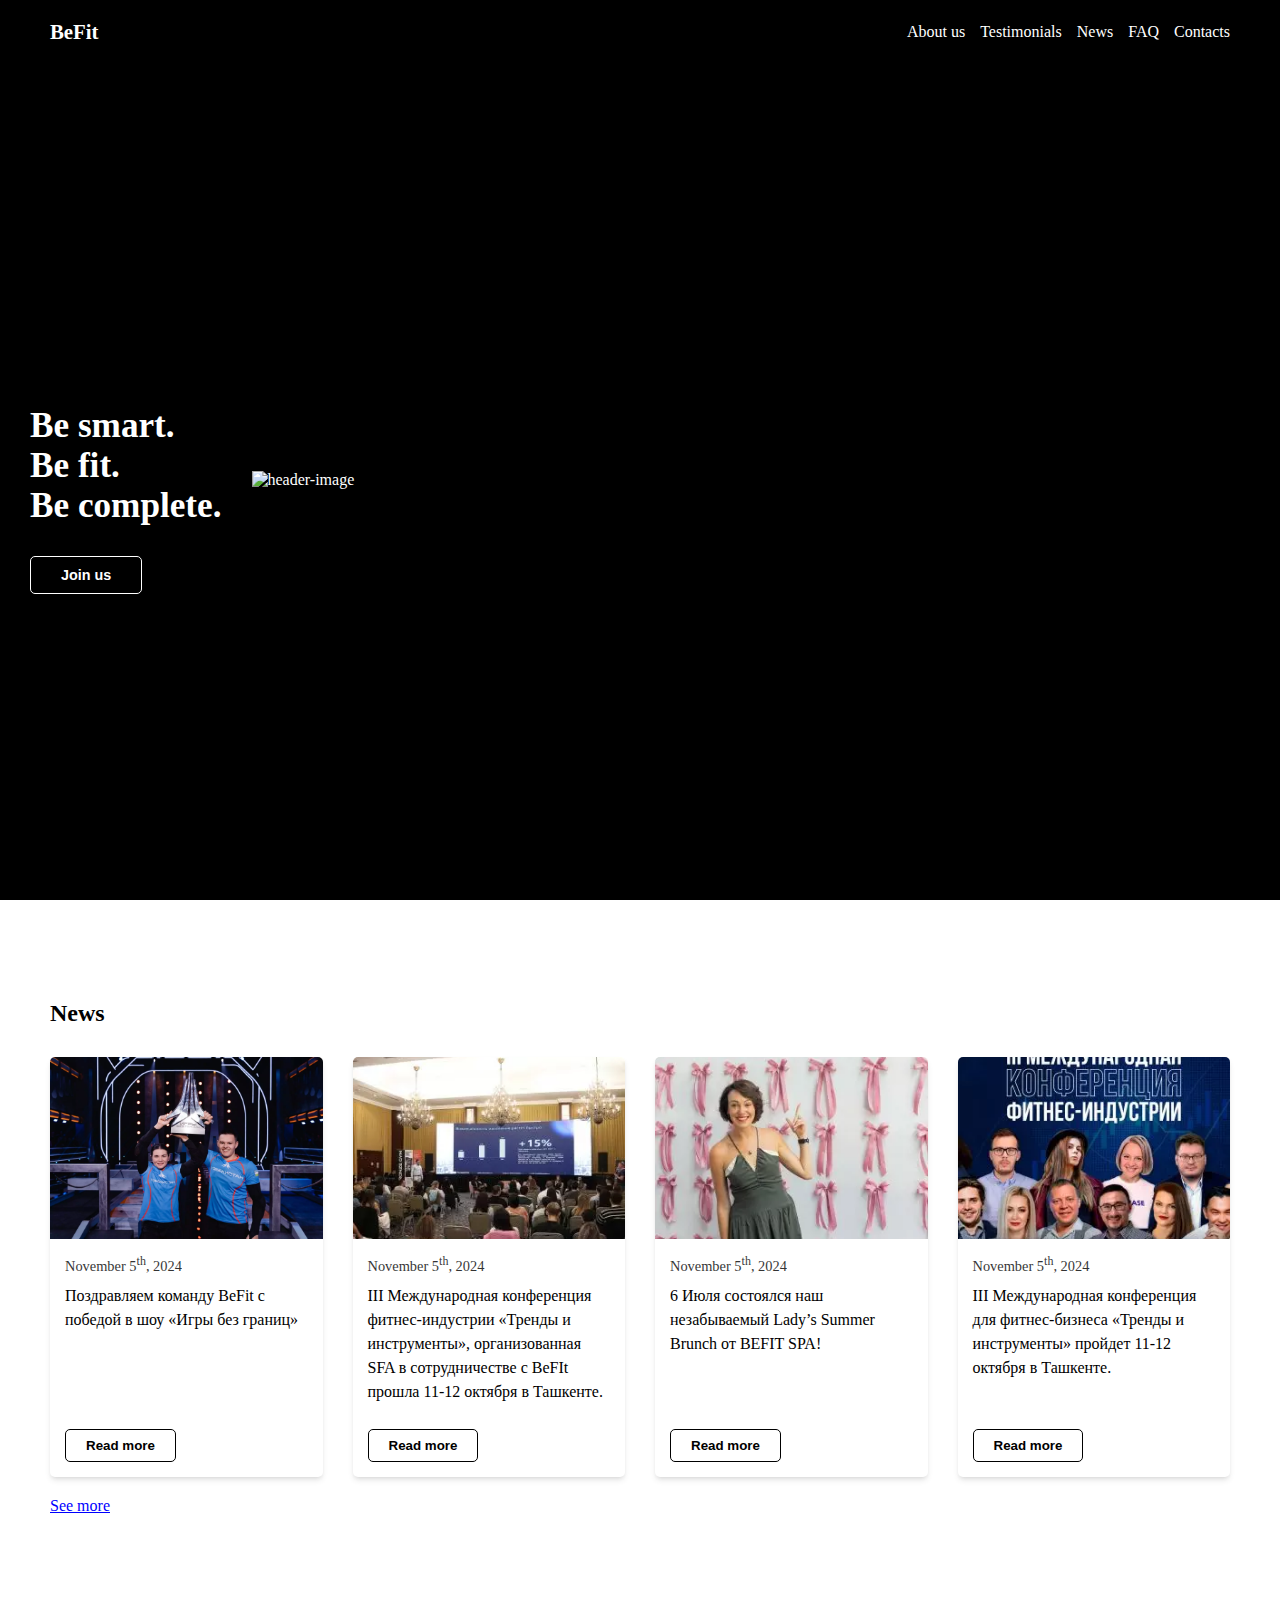
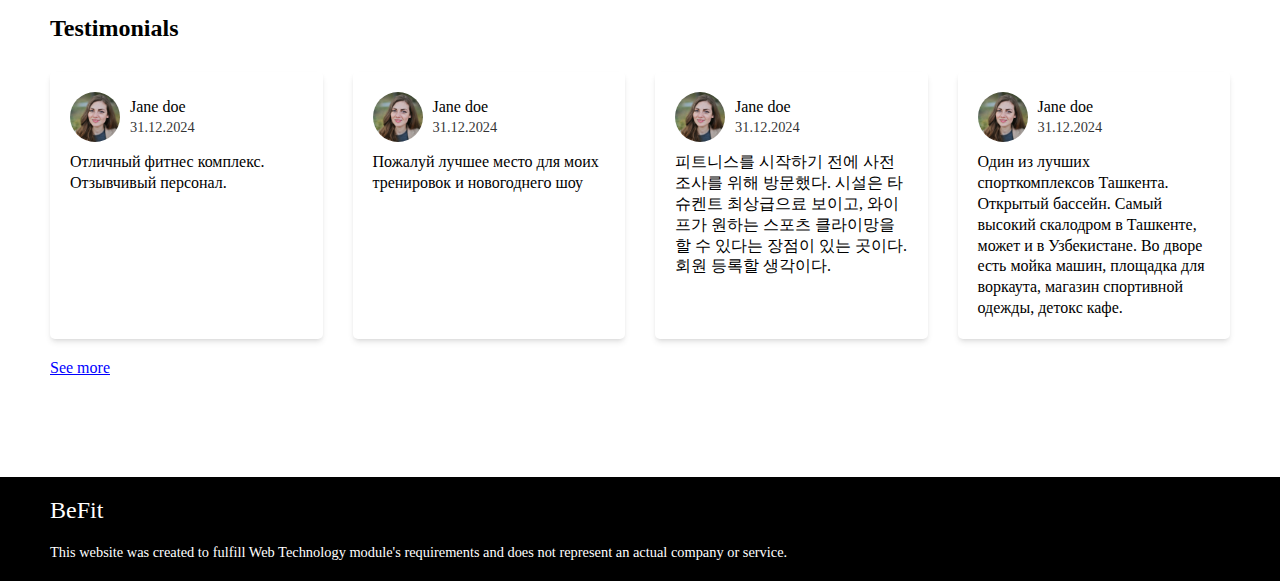
==== commit 48359b70: "Change data" ====
--- a/index.html
+++ b/index.html
@@ -45,60 +45,52 @@
         <div class="card article">
           <img src="./assets/images/news.webp" alt="article-image" />
           <div class="details">
-            <p class="date">November 5<sup>th</sup>, 2024</p>
-            <p class="title">
-              Lorem ipsum dolor sit amet consectetur adipisicing elit. 
-            </p>
+            <div class="up">
+              <p class="date">November 5<sup>th</sup>, 2024</p>
+              <p class="title">
+                Поздравляем команду BeFit с победой в шоу «Игры без границ»
+              </p>
+            </div>
             <a href="#"><button>Read more</button></a>
           </div>
         </div>
         <div class="card article">
-          <img src="./assets/images/news.webp" alt="article-image" />
+          <img src="./assets/images/news-2.webp" alt="article-image" />
           <div class="details">
-            <p class="date">November 5<sup>th</sup>, 2024</p>
-            <p class="title">
-              Lorem ipsum dolor sit amet consectetur adipisicing elit. 
-            </p>
+            <div class="up">
+              <p class="date">November 5<sup>th</sup>, 2024</p>
+              <p class="title">
+                III Международная конференция фитнес-индустрии «Тренды и
+                инструменты», организованная SFA в сотрудничестве с BeFIt прошла
+                11-12 октября в Ташкенте.
+              </p>
+            </div>
             <a href="#"><button>Read more</button></a>
           </div>
         </div>
         <div class="card article">
-          <img src="./assets/images/news.webp" alt="article-image" />
+          <img src="./assets/images/news-3.webp" alt="article-image" />
           <div class="details">
-            <p class="date">November 5<sup>th</sup>, 2024</p>
-            <p class="title">
-              Lorem ipsum dolor sit amet consectetur adipisicing elit. 
-            </p>
+            <div class="up">
+              <p class="date">November 5<sup>th</sup>, 2024</p>
+              <p class="title">
+                6 Июля состоялся наш незабываемый Lady’s Summer Brunch от BEFIT
+                SPA!
+              </p>
+            </div>
             <a href="#"><button>Read more</button></a>
           </div>
         </div>
         <div class="card article">
-          <img src="./assets/images/news.webp" alt="article-image" />
+          <img src="./assets/images/news-4.webp" alt="article-image" />
           <div class="details">
-            <p class="date">November 5<sup>th</sup>, 2024</p>
-            <p class="title">
-              Lorem ipsum dolor sit amet consectetur adipisicing elit. 
-            </p>
-            <a href="#"><button>Read more</button></a>
-          </div>
-        </div>
-        <div class="card article">
-          <img src="./assets/images/news.webp" alt="article-image" />
-          <div class="details">
-            <p class="date">November 5<sup>th</sup>, 2024</p>
-            <p class="title">
-              Lorem ipsum dolor sit amet consectetur adipisicing elit. 
-            </p>
-            <a href="#"><button>Read more</button></a>
-          </div>
-        </div>
-        <div class="card article">
-          <img src="./assets/images/news.webp" alt="article-image" />
-          <div class="details">
-            <p class="date">November 5<sup>th</sup>, 2024</p>
-            <p class="title">
-              Lorem ipsum dolor sit amet consectetur adipisicing elit. 
-            </p>
+            <div class="up">
+              <p class="date">November 5<sup>th</sup>, 2024</p>
+              <p class="title">
+                III Международная конференция для фитнес-бизнеса «Тренды и
+                инструменты» пройдет 11-12 октября в Ташкенте.
+              </p>
+            </div>
             <a href="#"><button>Read more</button></a>
           </div>
         </div>
@@ -117,11 +109,18 @@
               <p class="date">31.12.2024</p>
             </div>
           </div>
+          <p class="content">Отличный фитнес комплекс. Отзывчивый персонал.</p>
+        </div>
+        <div class="card review">
+          <div class="info">
+            <img src="./assets/images/profile.webp" alt="profile-picture" />
+            <div class="texts">
+              <p class="name">Jane doe</p>
+              <p class="date">31.12.2024</p>
+            </div>
+          </div>
           <p class="content">
-            Lorem ipsum dolor sit amet, consectetur adipisicing elit. Tempora
-            accusantium, at alias ipsa numquam repudiandae molestiae excepturi
-            libero facilis non, ratione laborum, error animi asperiores dolorum
-            illum?
+            Пожалуй лучшее место для моих тренировок и новогоднего шоу
           </p>
         </div>
         <div class="card review">
@@ -133,10 +132,9 @@
             </div>
           </div>
           <p class="content">
-            Lorem ipsum dolor sit amet, consectetur adipisicing elit. Tempora
-            accusantium, at alias ipsa numquam repudiandae molestiae excepturi
-            libero facilis non, ratione laborum, error animi asperiores dolorum
-            illum?
+            피트니스를 시작하기 전에 사전 조사를 위해 방문했다. 시설은 타슈켄트
+            최상급으료 보이고, 와이프가 원하는 스포츠 클라이망을 할 수 있다는
+            장점이 있는 곳이다. 회원 등록할 생각이다.
           </p>
         </div>
         <div class="card review">
@@ -148,55 +146,10 @@
             </div>
           </div>
           <p class="content">
-            Lorem ipsum dolor sit amet, consectetur adipisicing elit. Tempora
-            accusantium, at alias ipsa numquam repudiandae molestiae excepturi
-            libero facilis non, ratione laborum, error animi asperiores dolorum
-            illum?
-          </p>
-        </div>
-        <div class="card review">
-          <div class="info">
-            <img src="./assets/images/profile.webp" alt="profile-picture" />
-            <div class="texts">
-              <p class="name">Jane doe</p>
-              <p class="date">31.12.2024</p>
-            </div>
-          </div>
-          <p class="content">
-            Lorem ipsum dolor sit amet, consectetur adipisicing elit. Tempora
-            accusantium, at alias ipsa numquam repudiandae molestiae excepturi
-            libero facilis non, ratione laborum, error animi asperiores dolorum
-            illum?
-          </p>
-        </div>
-        <div class="card review">
-          <div class="info">
-            <img src="./assets/images/profile.webp" alt="profile-picture" />
-            <div class="texts">
-              <p class="name">Jane doe</p>
-              <p class="date">31.12.2024</p>
-            </div>
-          </div>
-          <p class="content">
-            Lorem ipsum dolor sit amet, consectetur adipisicing elit. Tempora
-            accusantium, at alias ipsa numquam repudiandae molestiae excepturi
-            libero facilis non, ratione laborum, error animi asperiores dolorum
-            illum?
-          </p>
-        </div>
-        <div class="card review">
-          <div class="info">
-            <img src="./assets/images/profile.webp" alt="profile-picture" />
-            <div class="texts">
-              <p class="name">Jane doe</p>
-              <p class="date">31.12.2024</p>
-            </div>
-          </div>
-          <p class="content">
-            Lorem ipsum dolor sit amet, consectetur adipisicing elit. Tempora
-            accusantium, at alias ipsa numquam repudiandae molestiae excepturi
-            libero facilis non, ratione laborum, error animi asperiores dolorum
-            illum?
+            Один из лучших спорткомплексов Ташкента. Открытый бассейн. Самый
+            высокий скалодром в Ташкенте, может и в Узбекистане. Во дворе есть
+            мойка машин, площадка для воркаута, магазин спортивной одежды,
+            детокс кафе.
           </p>
         </div>
       </div>
--- a/assets/css/index.css
+++ b/assets/css/index.css
@@ -68,7 +68,7 @@
 }
 
 .header {
-  max-width: 1220px;
+  max-width: 1440px;
   margin: 60px auto 0;
   padding: 0 30px;
   height: calc(100vh - 60px);
@@ -144,10 +144,21 @@
 
 .article {
   box-shadow: 0 4px 6px -1px rgb(0 0 0 / 0.1), 0 2px 4px -2px rgb(0 0 0 / 0.1);
+  display: flex;
+  flex-direction: column;
+}
+
+.article img {
+  aspect-ratio: 3/2;
+  object-fit: cover;
 }
 
 .article .details {
+  flex-grow: 1;
   padding: 15px;
+  display: flex;
+  flex-direction: column;
+  justify-content: space-between;
 }
 
 .article .date {
@@ -226,12 +237,20 @@
 }
 
 @media (max-width: 768px) {
+  section {
+    padding: 0 20px;
+  }
+
   section .container {
     grid-template-columns: repeat(2, 1fr);
   }
 }
 
 @media (max-width: 640px) {
+  section {
+    padding: 0 10px;
+  }
+
   section .container {
     grid-template-columns: repeat(1, 1fr);
   }
